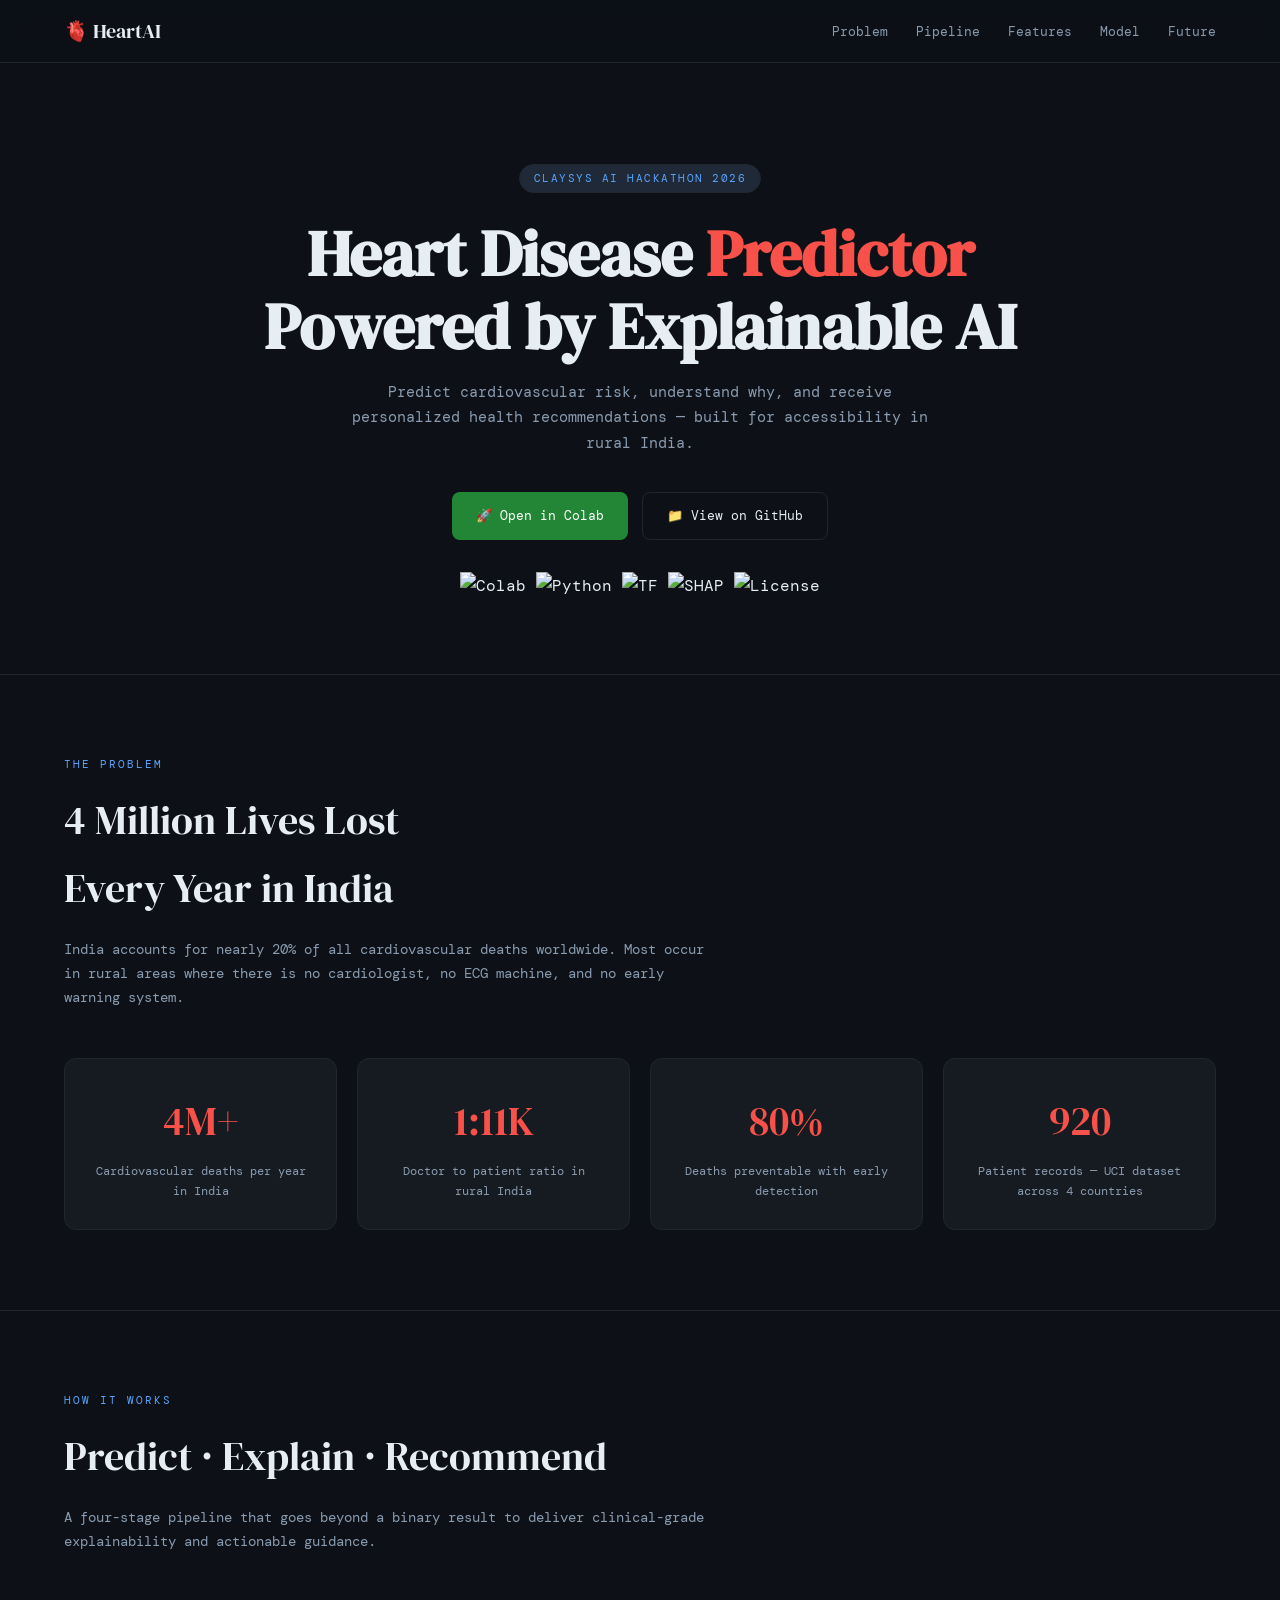
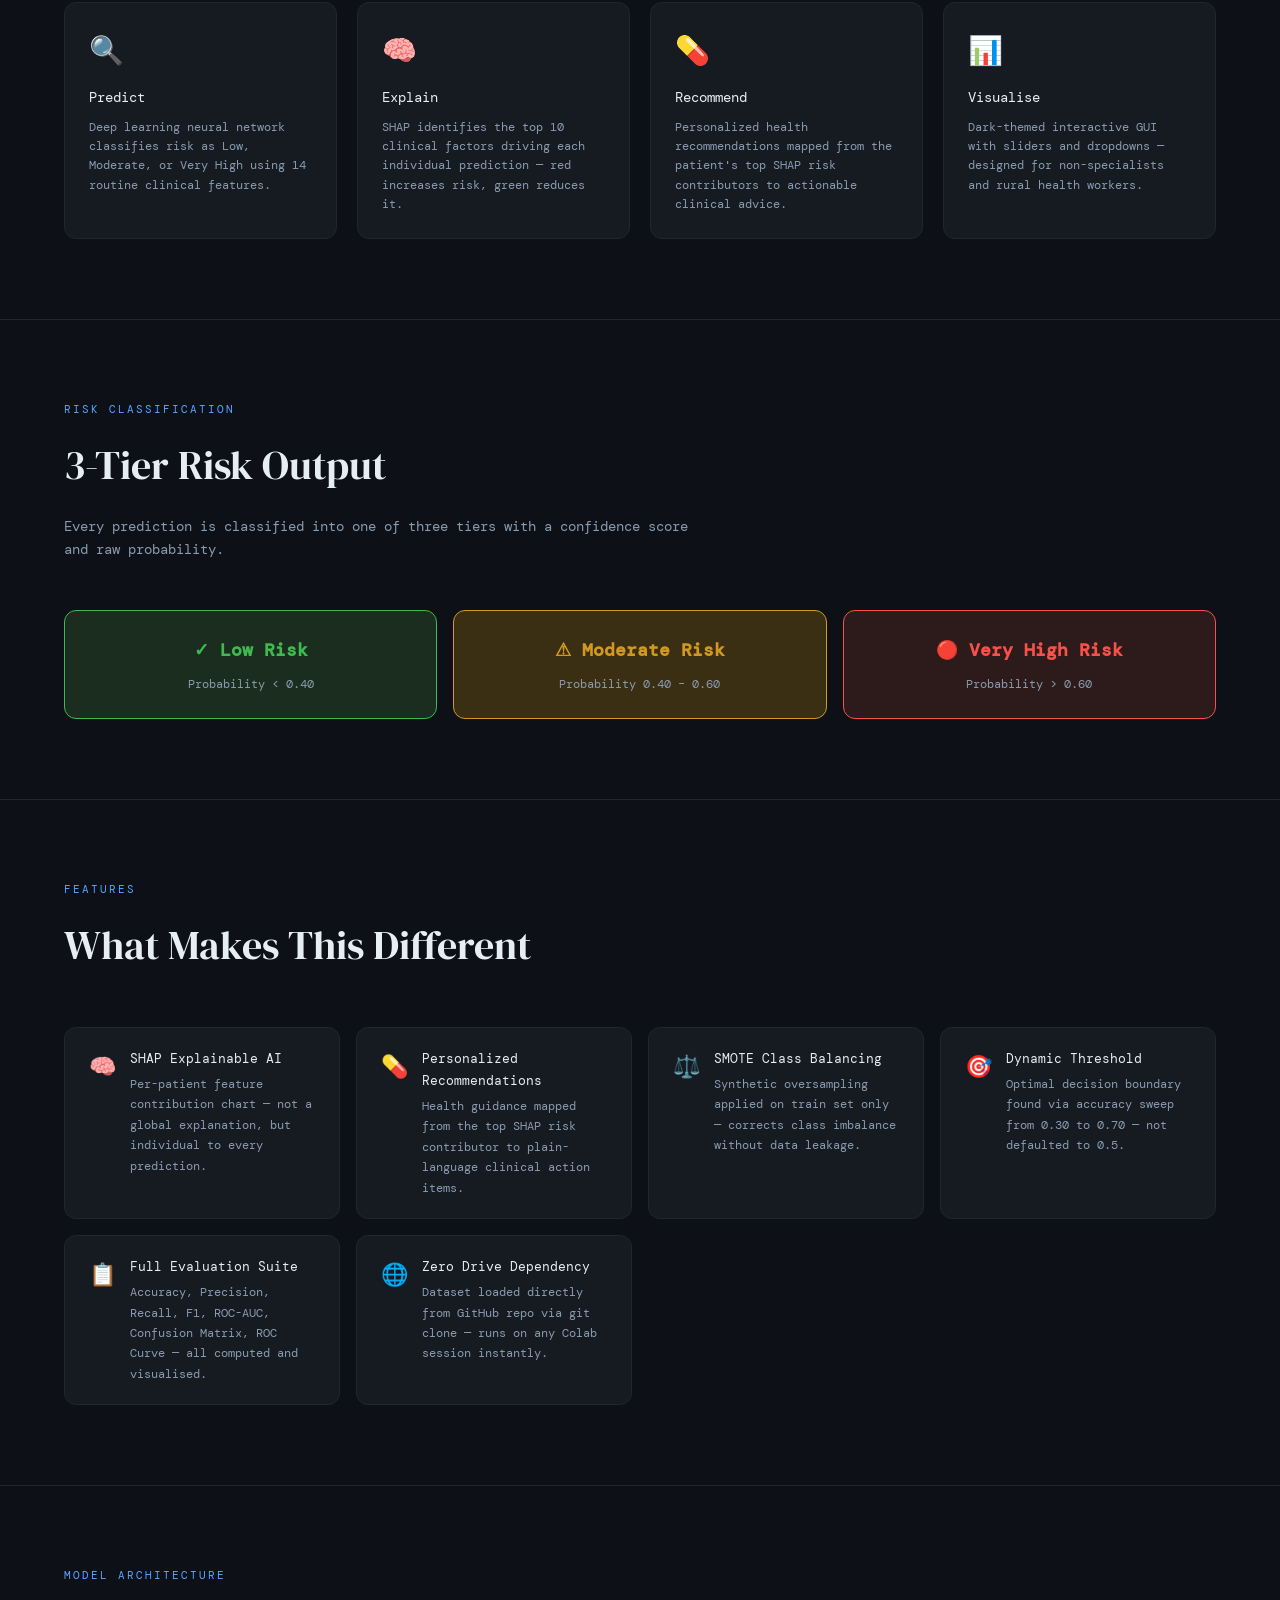
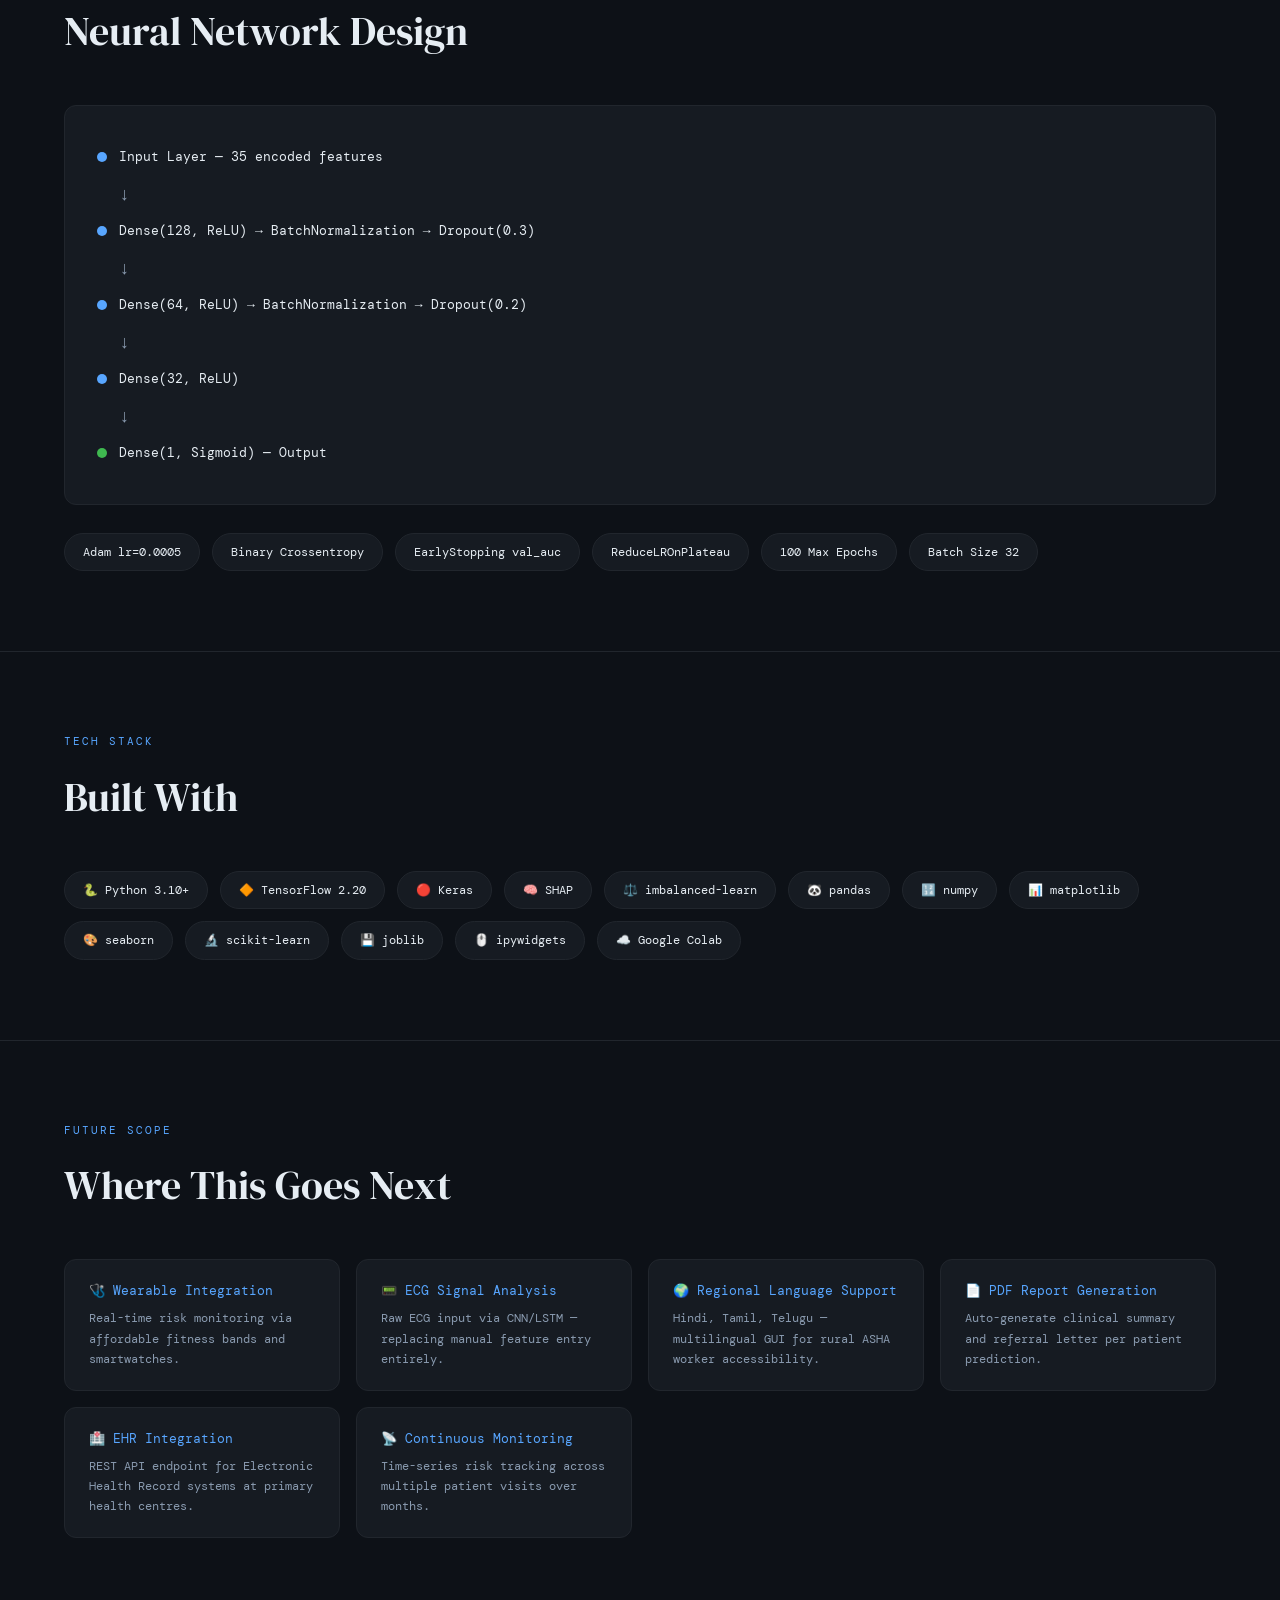
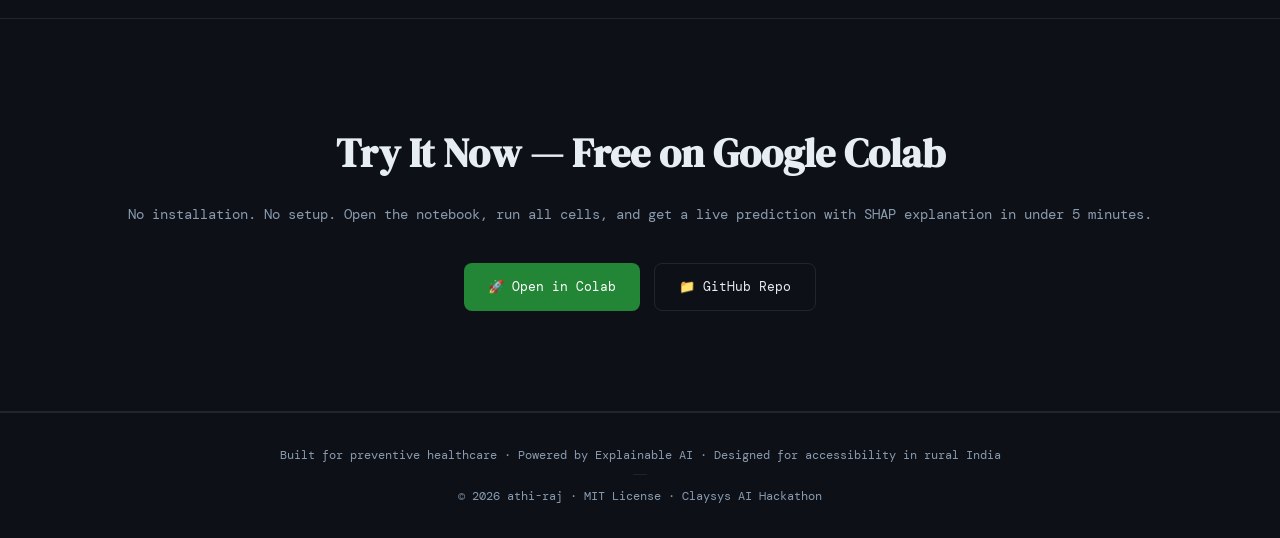
==== index.html @ 338fbbf2 "Add initial HTML structure" ====
<!DOCTYPE html>
<html lang="en">
<head>
  <meta charset="UTF-8" />
  <meta name="viewport" content="width=device-width, initial-scale=1.0"/>
  <title>Heart Disease Predictor — Explainable AI</title>
  <link href="https://fonts.googleapis.com/css2?family=DM+Serif+Display&family=DM+Mono:wght@400;500&display=swap" rel="stylesheet"/>
  <style>
    *, *::before, *::after { box-sizing: border-box; margin: 0; padding: 0; }

    :root {
      --bg       : #0d1117;
      --surface  : #161b22;
      --border   : #21262d;
      --text     : #e6edf3;
      --muted    : #8a9bb0;
      --green    : #3fb950;
      --red      : #f85149;
      --blue     : #58a6ff;
      --amber    : #d29922;
      --btn      : #238636;
    }

    html { scroll-behavior: smooth; }

    body {
      background: var(--bg);
      color: var(--text);
      font-family: 'DM Mono', monospace;
      line-height: 1.7;
    }

    /* ── NAV ── */
    nav {
      position: sticky; top: 0; z-index: 100;
      background: rgba(13,17,23,0.92);
      backdrop-filter: blur(10px);
      border-bottom: 1px solid var(--border);
      padding: 14px 5%;
      display: flex; align-items: center; justify-content: space-between;
    }
    .nav-logo { font-family: 'DM Serif Display', serif; font-size: 20px; color: var(--text); text-decoration: none; }
    .nav-links { display: flex; gap: 28px; list-style: none; }
    .nav-links a { color: var(--muted); text-decoration: none; font-size: 13px; transition: color .2s; }
    .nav-links a:hover { color: var(--text); }

    /* ── HERO ── */
    .hero {
      text-align: center;
      padding: 100px 5% 80px;
      border-bottom: 1px solid var(--border);
    }
    .hero-badge {
      display: inline-block;
      background: #1f2937;
      border: 1px solid var(--border);
      border-radius: 20px;
      padding: 4px 14px;
      font-size: 11px;
      color: var(--blue);
      letter-spacing: 1.5px;
      text-transform: uppercase;
      margin-bottom: 24px;
    }
    .hero h1 {
      font-family: 'DM Serif Display', serif;
      font-size: clamp(32px, 6vw, 64px);
      line-height: 1.15;
      margin-bottom: 16px;
    }
    .hero h1 span { color: var(--red); }
    .hero p {
      color: var(--muted);
      font-size: 15px;
      max-width: 620px;
      margin: 0 auto 36px;
    }
    .btn-group { display: flex; gap: 14px; justify-content: center; flex-wrap: wrap; }
    .btn {
      display: inline-flex; align-items: center; gap: 8px;
      padding: 12px 24px; border-radius: 8px;
      font-family: 'DM Mono', monospace; font-size: 13px;
      text-decoration: none; transition: opacity .2s;
      border: none; cursor: pointer;
    }
    .btn:hover { opacity: 0.85; }
    .btn-primary { background: var(--btn); color: #fff; }
    .btn-secondary { background: transparent; color: var(--text); border: 1px solid var(--border); }

    .badges { display: flex; gap: 10px; justify-content: center; flex-wrap: wrap; margin-top: 32px; }
    .badges img { height: 22px; }

    /* ── SECTIONS ── */
    section { padding: 80px 5%; border-bottom: 1px solid var(--border); }
    .section-label {
      font-size: 11px; color: var(--blue);
      text-transform: uppercase; letter-spacing: 2px;
      margin-bottom: 12px;
    }
    .section-title {
      font-family: 'DM Serif Display', serif;
      font-size: clamp(24px, 4vw, 40px);
      margin-bottom: 16px;
    }
    .section-desc { color: var(--muted); font-size: 14px; max-width: 640px; }

    /* ── STATS ── */
    .stats { display: grid; grid-template-columns: repeat(auto-fit, minmax(180px, 1fr)); gap: 20px; margin-top: 48px; }
    .stat-card {
      background: var(--surface); border: 1px solid var(--border);
      border-radius: 12px; padding: 28px 24px; text-align: center;
    }
    .stat-number { font-family: 'DM Serif Display', serif; font-size: 40px; color: var(--red); }
    .stat-label  { color: var(--muted); font-size: 12px; margin-top: 6px; }

    /* ── PIPELINE ── */
    .pipeline { display: grid; grid-template-columns: repeat(auto-fit, minmax(220px, 1fr)); gap: 20px; margin-top: 48px; }
    .pipeline-card {
      background: var(--surface); border: 1px solid var(--border);
      border-radius: 12px; padding: 24px;
    }
    .pipeline-icon { font-size: 28px; margin-bottom: 12px; }
    .pipeline-title { font-size: 14px; color: var(--text); margin-bottom: 8px; }
    .pipeline-desc  { font-size: 12px; color: var(--muted); line-height: 1.6; }

    /* ── FEATURES ── */
    .features { display: grid; grid-template-columns: repeat(auto-fit, minmax(260px, 1fr)); gap: 16px; margin-top: 48px; }
    .feature-card {
      background: var(--surface); border: 1px solid var(--border);
      border-radius: 12px; padding: 20px 24px;
      display: flex; align-items: flex-start; gap: 14px;
    }
    .feature-icon { font-size: 22px; flex-shrink: 0; }
    .feature-title { font-size: 13px; color: var(--text); margin-bottom: 4px; }
    .feature-desc  { font-size: 12px; color: var(--muted); }

    /* ── RISK TIERS ── */
    .risk-tiers { display: grid; grid-template-columns: repeat(auto-fit, minmax(200px, 1fr)); gap: 16px; margin-top: 48px; }
    .risk-card { border-radius: 12px; padding: 24px; text-align: center; }
    .risk-low     { background: #1b2d1e; border: 1px solid var(--green); }
    .risk-moderate{ background: #3a2f12; border: 1px solid var(--amber); }
    .risk-high    { background: #2d1b1b; border: 1px solid var(--red);   }
    .risk-label   { font-size: 18px; font-weight: 600; margin-bottom: 8px; }
    .risk-low      .risk-label { color: var(--green); }
    .risk-moderate .risk-label { color: var(--amber); }
    .risk-high     .risk-label { color: var(--red);   }
    .risk-range   { font-size: 12px; color: var(--muted); }

    /* ── MODEL ARCH ── */
    .arch-box {
      background: var(--surface); border: 1px solid var(--border);
      border-radius: 12px; padding: 32px;
      font-size: 13px; line-height: 2;
      margin-top: 40px;
    }
    .arch-layer { display: flex; align-items: center; gap: 12px; margin: 6px 0; }
    .arch-dot { width: 10px; height: 10px; border-radius: 50%; flex-shrink: 0; }
    .dot-blue  { background: var(--blue); }
    .dot-green { background: var(--green); }
    .dot-red   { background: var(--red); }
    .arch-arrow { color: var(--muted); font-size: 18px; margin-left: 22px; }

    /* ── TECH STACK ── */
    .stack { display: flex; flex-wrap: wrap; gap: 12px; margin-top: 40px; }
    .stack-pill {
      background: var(--surface); border: 1px solid var(--border);
      border-radius: 20px; padding: 8px 18px;
      font-size: 12px; color: var(--text);
    }

    /* ── FUTURE ── */
    .future-grid { display: grid; grid-template-columns: repeat(auto-fit, minmax(240px, 1fr)); gap: 16px; margin-top: 40px; }
    .future-card {
      background: var(--surface); border: 1px solid var(--border);
      border-radius: 12px; padding: 20px 24px;
    }
    .future-title { font-size: 13px; color: var(--blue); margin-bottom: 6px; }
    .future-desc  { font-size: 12px; color: var(--muted); }

    /* ── CTA ── */
    .cta {
      text-align: center; padding: 100px 5%;
    }
    .cta h2 { font-family: 'DM Serif Display', serif; font-size: clamp(24px, 4vw, 40px); margin-bottom: 16px; }
    .cta p  { color: var(--muted); font-size: 14px; margin-bottom: 36px; }

    /* ── FOOTER ── */
    footer {
      text-align: center; padding: 32px 5%;
      border-top: 1px solid var(--border);
      color: var(--muted); font-size: 12px;
    }

    @media (max-width: 600px) {
      .nav-links { display: none; }
    }
  </style>
</head>
<body>

<!-- NAV -->
<nav>
  <a class="nav-logo" href="#">🫀 HeartAI</a>
  <ul class="nav-links">
    <li><a href="#problem">Problem</a></li>
    <li><a href="#pipeline">Pipeline</a></li>
    <li><a href="#features">Features</a></li>
    <li><a href="#model">Model</a></li>
    <li><a href="#future">Future</a></li>
  </ul>
</nav>

<!-- HERO -->
<section class="hero">
  <div class="hero-badge">Claysys AI Hackathon 2026</div>
  <h1>Heart Disease <span>Predictor</span><br/>Powered by Explainable AI</h1>
  <p>Predict cardiovascular risk, understand why, and receive personalized health recommendations — built for accessibility in rural India.</p>
  <div class="btn-group">
    <a class="btn btn-primary" href="https://colab.research.google.com/drive/1h-ywzkRNOZDsp1NOk18sucCMg7qDIYsX?usp=sharing" target="_blank">
      🚀 Open in Colab
    </a>
    <a class="btn btn-secondary" href="https://github.com/athi-raj/Heart-Disease-Predictor" target="_blank">
      📁 View on GitHub
    </a>
  </div>
  <div class="badges">
    <img src="https://colab.research.google.com/assets/colab-badge.svg" alt="Colab"/>
    <img src="https://img.shields.io/badge/Python-3.10+-3776AB?logo=python&logoColor=white" alt="Python"/>
    <img src="https://img.shields.io/badge/TensorFlow-2.20-FF6F00?logo=tensorflow&logoColor=white" alt="TF"/>
    <img src="https://img.shields.io/badge/SHAP-Explainable%20AI-FF6B6B" alt="SHAP"/>
    <img src="https://img.shields.io/badge/License-MIT-brightgreen" alt="License"/>
  </div>
</section>

<!-- PROBLEM -->
<section id="problem">
  <div class="section-label">The Problem</div>
  <div class="section-title">4 Million Lives Lost<br/>Every Year in India</div>
  <p class="section-desc">India accounts for nearly 20% of all cardiovascular deaths worldwide. Most occur in rural areas where there is no cardiologist, no ECG machine, and no early warning system.</p>
  <div class="stats">
    <div class="stat-card">
      <div class="stat-number">4M+</div>
      <div class="stat-label">Cardiovascular deaths per year in India</div>
    </div>
    <div class="stat-card">
      <div class="stat-number">1:11K</div>
      <div class="stat-label">Doctor to patient ratio in rural India</div>
    </div>
    <div class="stat-card">
      <div class="stat-number">80%</div>
      <div class="stat-label">Deaths preventable with early detection</div>
    </div>
    <div class="stat-card">
      <div class="stat-number">920</div>
      <div class="stat-label">Patient records — UCI dataset across 4 countries</div>
    </div>
  </div>
</section>

<!-- PIPELINE -->
<section id="pipeline">
  <div class="section-label">How It Works</div>
  <div class="section-title">Predict · Explain · Recommend</div>
  <p class="section-desc">A four-stage pipeline that goes beyond a binary result to deliver clinical-grade explainability and actionable guidance.</p>
  <div class="pipeline">
    <div class="pipeline-card">
      <div class="pipeline-icon">🔍</div>
      <div class="pipeline-title">Predict</div>
      <div class="pipeline-desc">Deep learning neural network classifies risk as Low, Moderate, or Very High using 14 routine clinical features.</div>
    </div>
    <div class="pipeline-card">
      <div class="pipeline-icon">🧠</div>
      <div class="pipeline-title">Explain</div>
      <div class="pipeline-desc">SHAP identifies the top 10 clinical factors driving each individual prediction — red increases risk, green reduces it.</div>
    </div>
    <div class="pipeline-card">
      <div class="pipeline-icon">💊</div>
      <div class="pipeline-title">Recommend</div>
      <div class="pipeline-desc">Personalized health recommendations mapped from the patient's top SHAP risk contributors to actionable clinical advice.</div>
    </div>
    <div class="pipeline-card">
      <div class="pipeline-icon">📊</div>
      <div class="pipeline-title">Visualise</div>
      <div class="pipeline-desc">Dark-themed interactive GUI with sliders and dropdowns — designed for non-specialists and rural health workers.</div>
    </div>
  </div>
</section>

<!-- RISK TIERS -->
<section>
  <div class="section-label">Risk Classification</div>
  <div class="section-title">3-Tier Risk Output</div>
  <p class="section-desc">Every prediction is classified into one of three tiers with a confidence score and raw probability.</p>
  <div class="risk-tiers">
    <div class="risk-card risk-low">
      <div class="risk-label">✓ Low Risk</div>
      <div class="risk-range">Probability &lt; 0.40</div>
    </div>
    <div class="risk-card risk-moderate">
      <div class="risk-label">⚠ Moderate Risk</div>
      <div class="risk-range">Probability 0.40 – 0.60</div>
    </div>
    <div class="risk-card risk-high">
      <div class="risk-label">🔴 Very High Risk</div>
      <div class="risk-range">Probability &gt; 0.60</div>
    </div>
  </div>
</section>

<!-- FEATURES -->
<section id="features">
  <div class="section-label">Features</div>
  <div class="section-title">What Makes This Different</div>
  <div class="features">
    <div class="feature-card">
      <div class="feature-icon">🧠</div>
      <div>
        <div class="feature-title">SHAP Explainable AI</div>
        <div class="feature-desc">Per-patient feature contribution chart — not a global explanation, but individual to every prediction.</div>
      </div>
    </div>
    <div class="feature-card">
      <div class="feature-icon">💊</div>
      <div>
        <div class="feature-title">Personalized Recommendations</div>
        <div class="feature-desc">Health guidance mapped from the top SHAP risk contributor to plain-language clinical action items.</div>
      </div>
    </div>
    <div class="feature-card">
      <div class="feature-icon">⚖️</div>
      <div>
        <div class="feature-title">SMOTE Class Balancing</div>
        <div class="feature-desc">Synthetic oversampling applied on train set only — corrects class imbalance without data leakage.</div>
      </div>
    </div>
    <div class="feature-card">
      <div class="feature-icon">🎯</div>
      <div>
        <div class="feature-title">Dynamic Threshold</div>
        <div class="feature-desc">Optimal decision boundary found via accuracy sweep from 0.30 to 0.70 — not defaulted to 0.5.</div>
      </div>
    </div>
    <div class="feature-card">
      <div class="feature-icon">📋</div>
      <div>
        <div class="feature-title">Full Evaluation Suite</div>
        <div class="feature-desc">Accuracy, Precision, Recall, F1, ROC-AUC, Confusion Matrix, ROC Curve — all computed and visualised.</div>
      </div>
    </div>
    <div class="feature-card">
      <div class="feature-icon">🌐</div>
      <div>
        <div class="feature-title">Zero Drive Dependency</div>
        <div class="feature-desc">Dataset loaded directly from GitHub repo via git clone — runs on any Colab session instantly.</div>
      </div>
    </div>
  </div>
</section>

<!-- MODEL -->
<section id="model">
  <div class="section-label">Model Architecture</div>
  <div class="section-title">Neural Network Design</div>
  <div class="arch-box">
    <div class="arch-layer"><span class="arch-dot dot-blue"></span> Input Layer — 35 encoded features</div>
    <div class="arch-arrow">↓</div>
    <div class="arch-layer"><span class="arch-dot dot-blue"></span> Dense(128, ReLU) → BatchNormalization → Dropout(0.3)</div>
    <div class="arch-arrow">↓</div>
    <div class="arch-layer"><span class="arch-dot dot-blue"></span> Dense(64, ReLU) → BatchNormalization → Dropout(0.2)</div>
    <div class="arch-arrow">↓</div>
    <div class="arch-layer"><span class="arch-dot dot-blue"></span> Dense(32, ReLU)</div>
    <div class="arch-arrow">↓</div>
    <div class="arch-layer"><span class="arch-dot dot-green"></span> Dense(1, Sigmoid) — Output</div>
  </div>
  <div class="stack" style="margin-top:28px;">
    <div class="stack-pill">Adam lr=0.0005</div>
    <div class="stack-pill">Binary Crossentropy</div>
    <div class="stack-pill">EarlyStopping val_auc</div>
    <div class="stack-pill">ReduceLROnPlateau</div>
    <div class="stack-pill">100 Max Epochs</div>
    <div class="stack-pill">Batch Size 32</div>
  </div>
</section>

<!-- TECH STACK -->
<section>
  <div class="section-label">Tech Stack</div>
  <div class="section-title">Built With</div>
  <div class="stack">
    <div class="stack-pill">🐍 Python 3.10+</div>
    <div class="stack-pill">🔶 TensorFlow 2.20</div>
    <div class="stack-pill">🔴 Keras</div>
    <div class="stack-pill">🧠 SHAP</div>
    <div class="stack-pill">⚖️ imbalanced-learn</div>
    <div class="stack-pill">🐼 pandas</div>
    <div class="stack-pill">🔢 numpy</div>
    <div class="stack-pill">📊 matplotlib</div>
    <div class="stack-pill">🎨 seaborn</div>
    <div class="stack-pill">🔬 scikit-learn</div>
    <div class="stack-pill">💾 joblib</div>
    <div class="stack-pill">🖱️ ipywidgets</div>
    <div class="stack-pill">☁️ Google Colab</div>
  </div>
</section>

<!-- FUTURE -->
<section id="future">
  <div class="section-label">Future Scope</div>
  <div class="section-title">Where This Goes Next</div>
  <div class="future-grid">
    <div class="future-card">
      <div class="future-title">🩺 Wearable Integration</div>
      <div class="future-desc">Real-time risk monitoring via affordable fitness bands and smartwatches.</div>
    </div>
    <div class="future-card">
      <div class="future-title">📟 ECG Signal Analysis</div>
      <div class="future-desc">Raw ECG input via CNN/LSTM — replacing manual feature entry entirely.</div>
    </div>
    <div class="future-card">
      <div class="future-title">🌍 Regional Language Support</div>
      <div class="future-desc">Hindi, Tamil, Telugu — multilingual GUI for rural ASHA worker accessibility.</div>
    </div>
    <div class="future-card">
      <div class="future-title">📄 PDF Report Generation</div>
      <div class="future-desc">Auto-generate clinical summary and referral letter per patient prediction.</div>
    </div>
    <div class="future-card">
      <div class="future-title">🏥 EHR Integration</div>
      <div class="future-desc">REST API endpoint for Electronic Health Record systems at primary health centres.</div>
    </div>
    <div class="future-card">
      <div class="future-title">📡 Continuous Monitoring</div>
      <div class="future-desc">Time-series risk tracking across multiple patient visits over months.</div>
    </div>
  </div>
</section>

<!-- CTA -->
<section class="cta">
  <h2>Try It Now — Free on Google Colab</h2>
  <p>No installation. No setup. Open the notebook, run all cells, and get a live prediction with SHAP explanation in under 5 minutes.</p>
  <div class="btn-group">
    <a class="btn btn-primary" href="https://colab.research.google.com/drive/1h-ywzkRNOZDsp1NOk18sucCMg7qDIYsX?usp=sharing" target="_blank">
      🚀 Open in Colab
    </a>
    <a class="btn btn-secondary" href="https://github.com/athi-raj/Heart-Disease-Predictor" target="_blank">
      📁 GitHub Repo
    </a>
  </div>
</section>

<!-- FOOTER -->
<footer>
  Built for preventive healthcare · Powered by Explainable AI · Designed for accessibility in rural India<br/>
  <span style="color: var(--border);">——</span><br/>
  © 2026 athi-raj · MIT License · Claysys AI Hackathon
</footer>

</body>
</html>
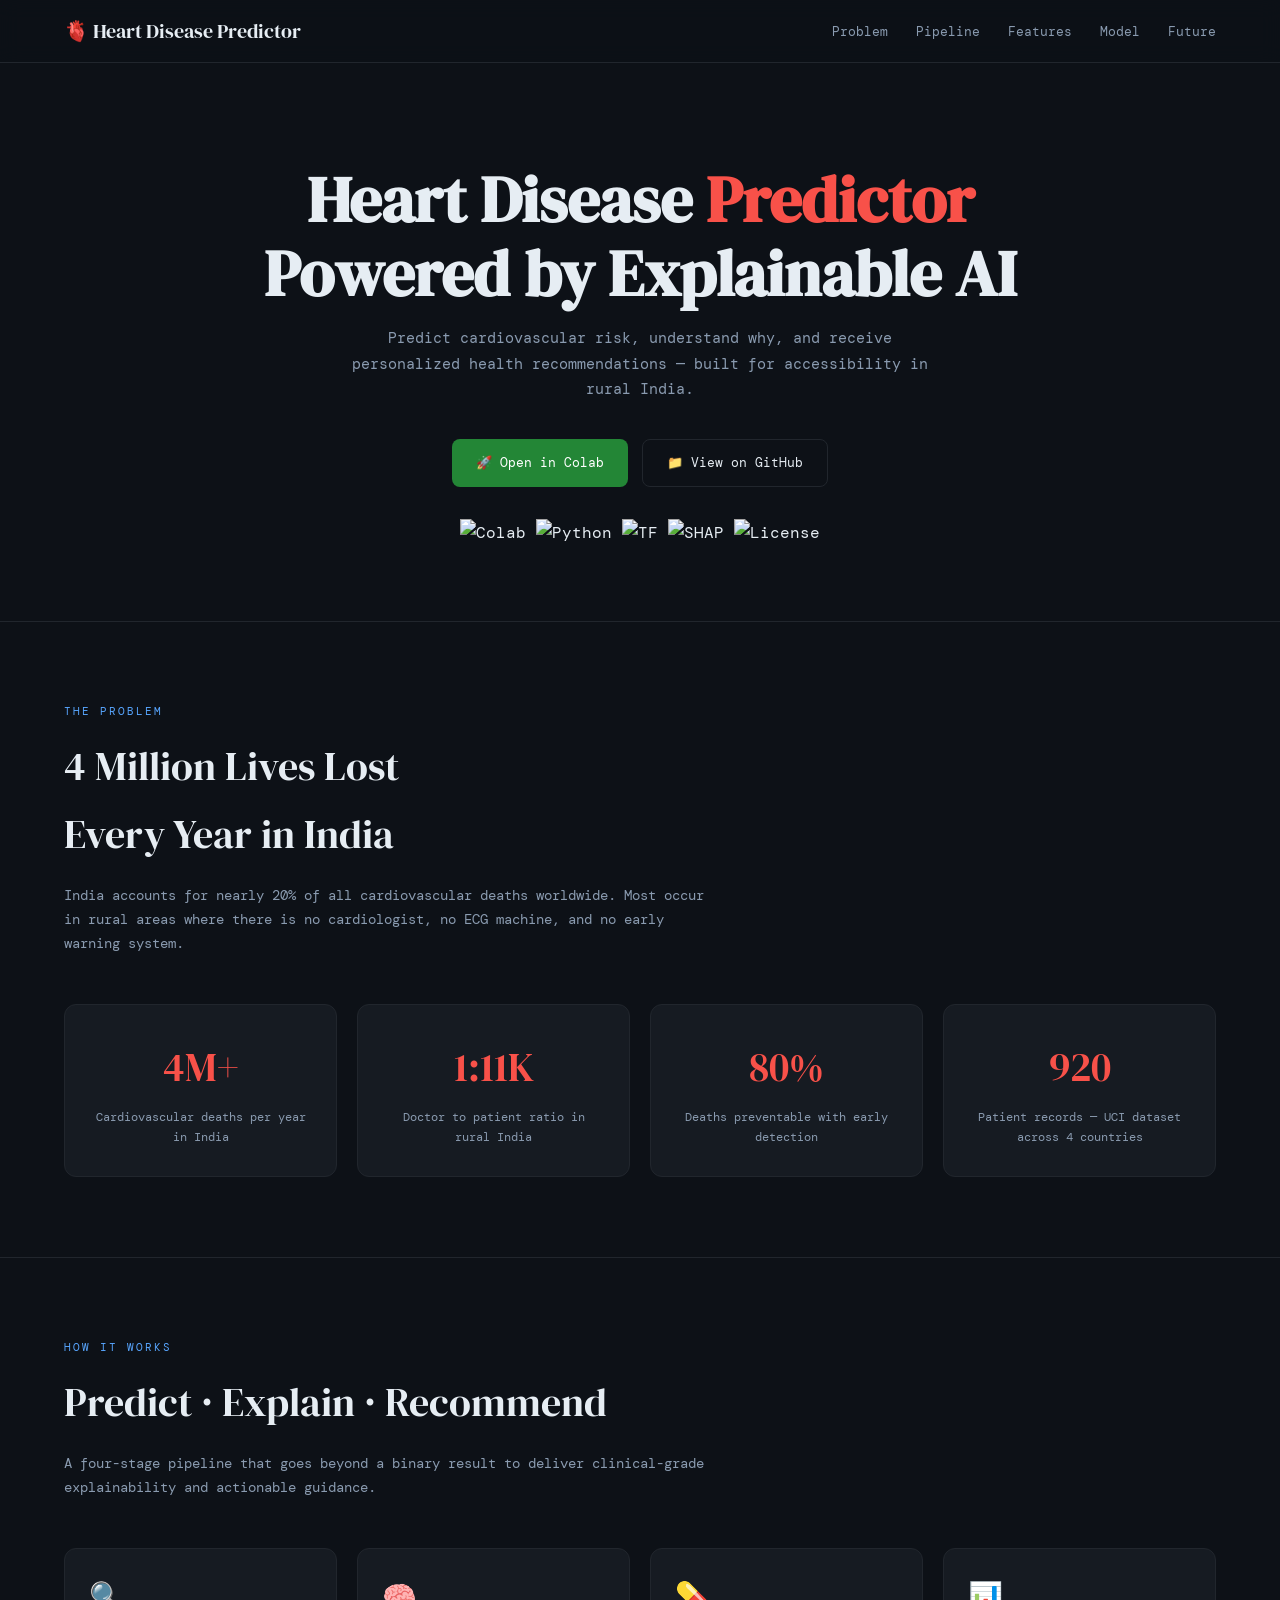
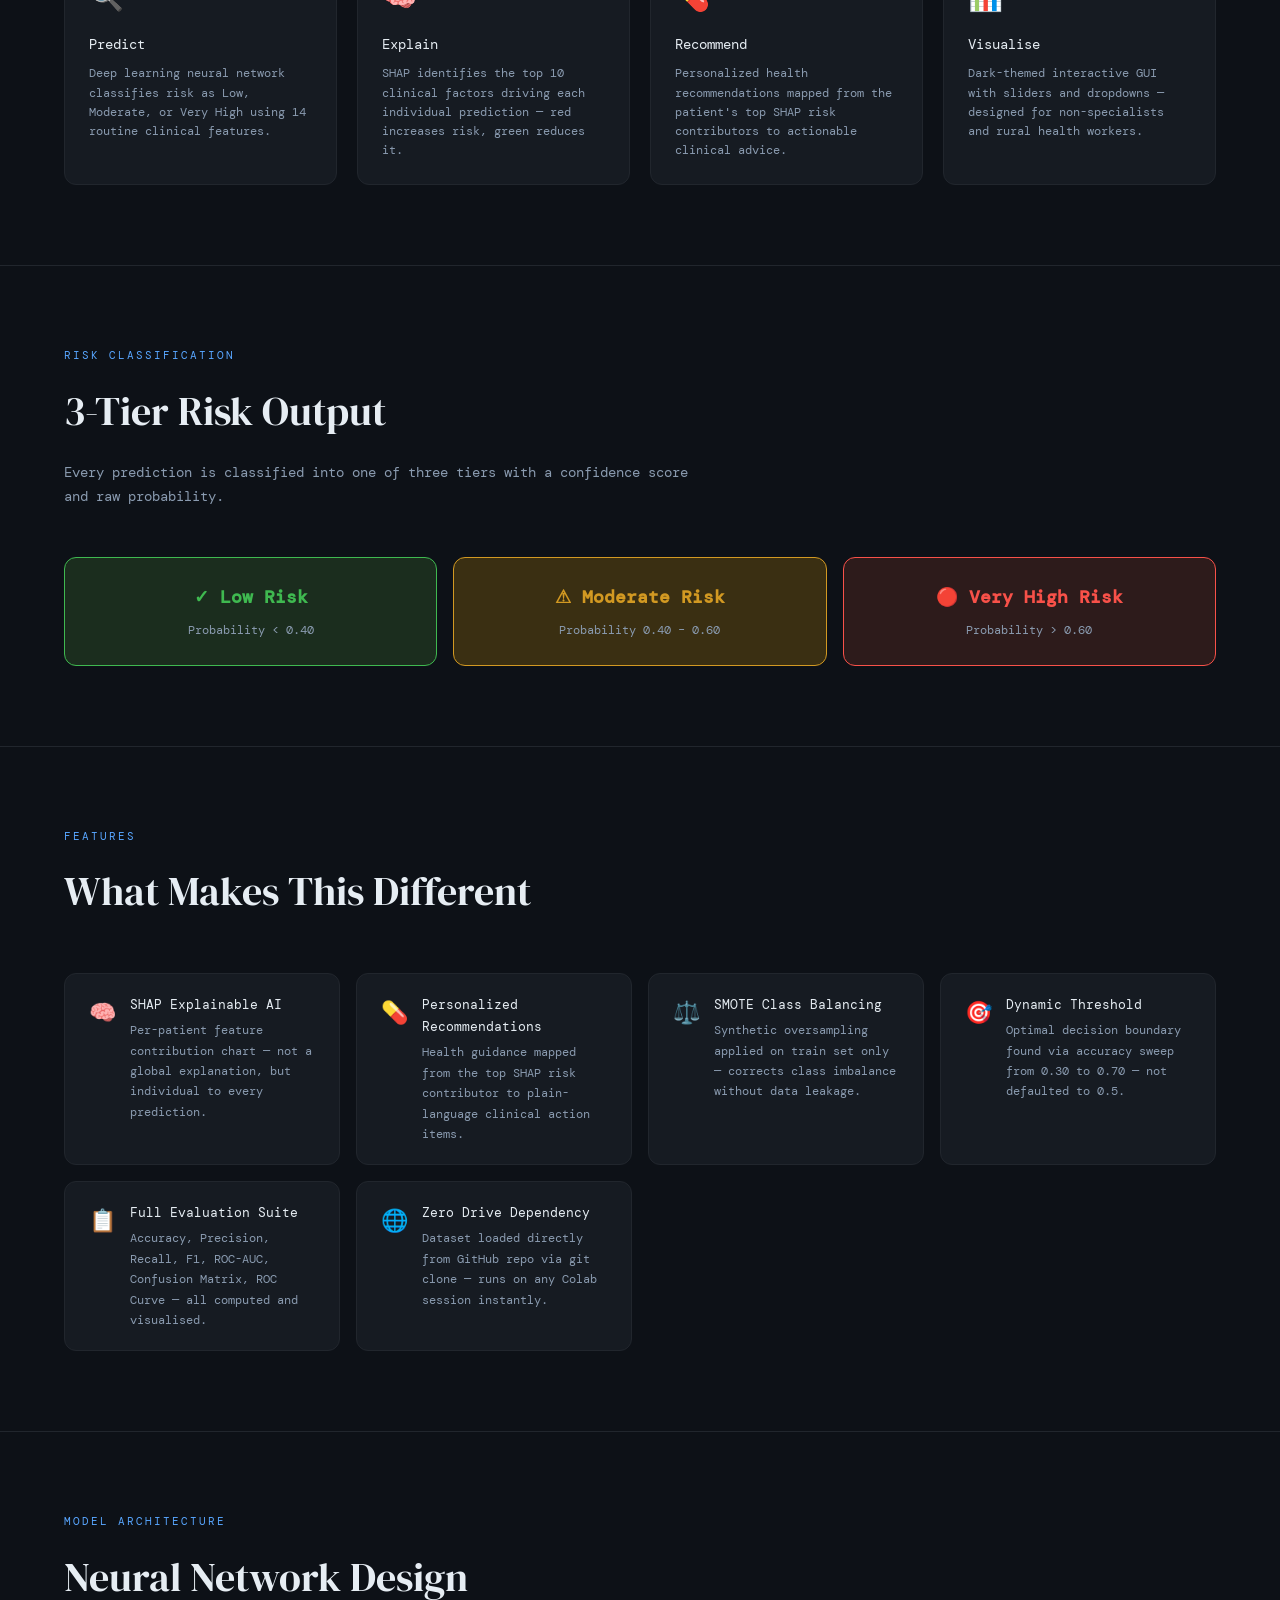
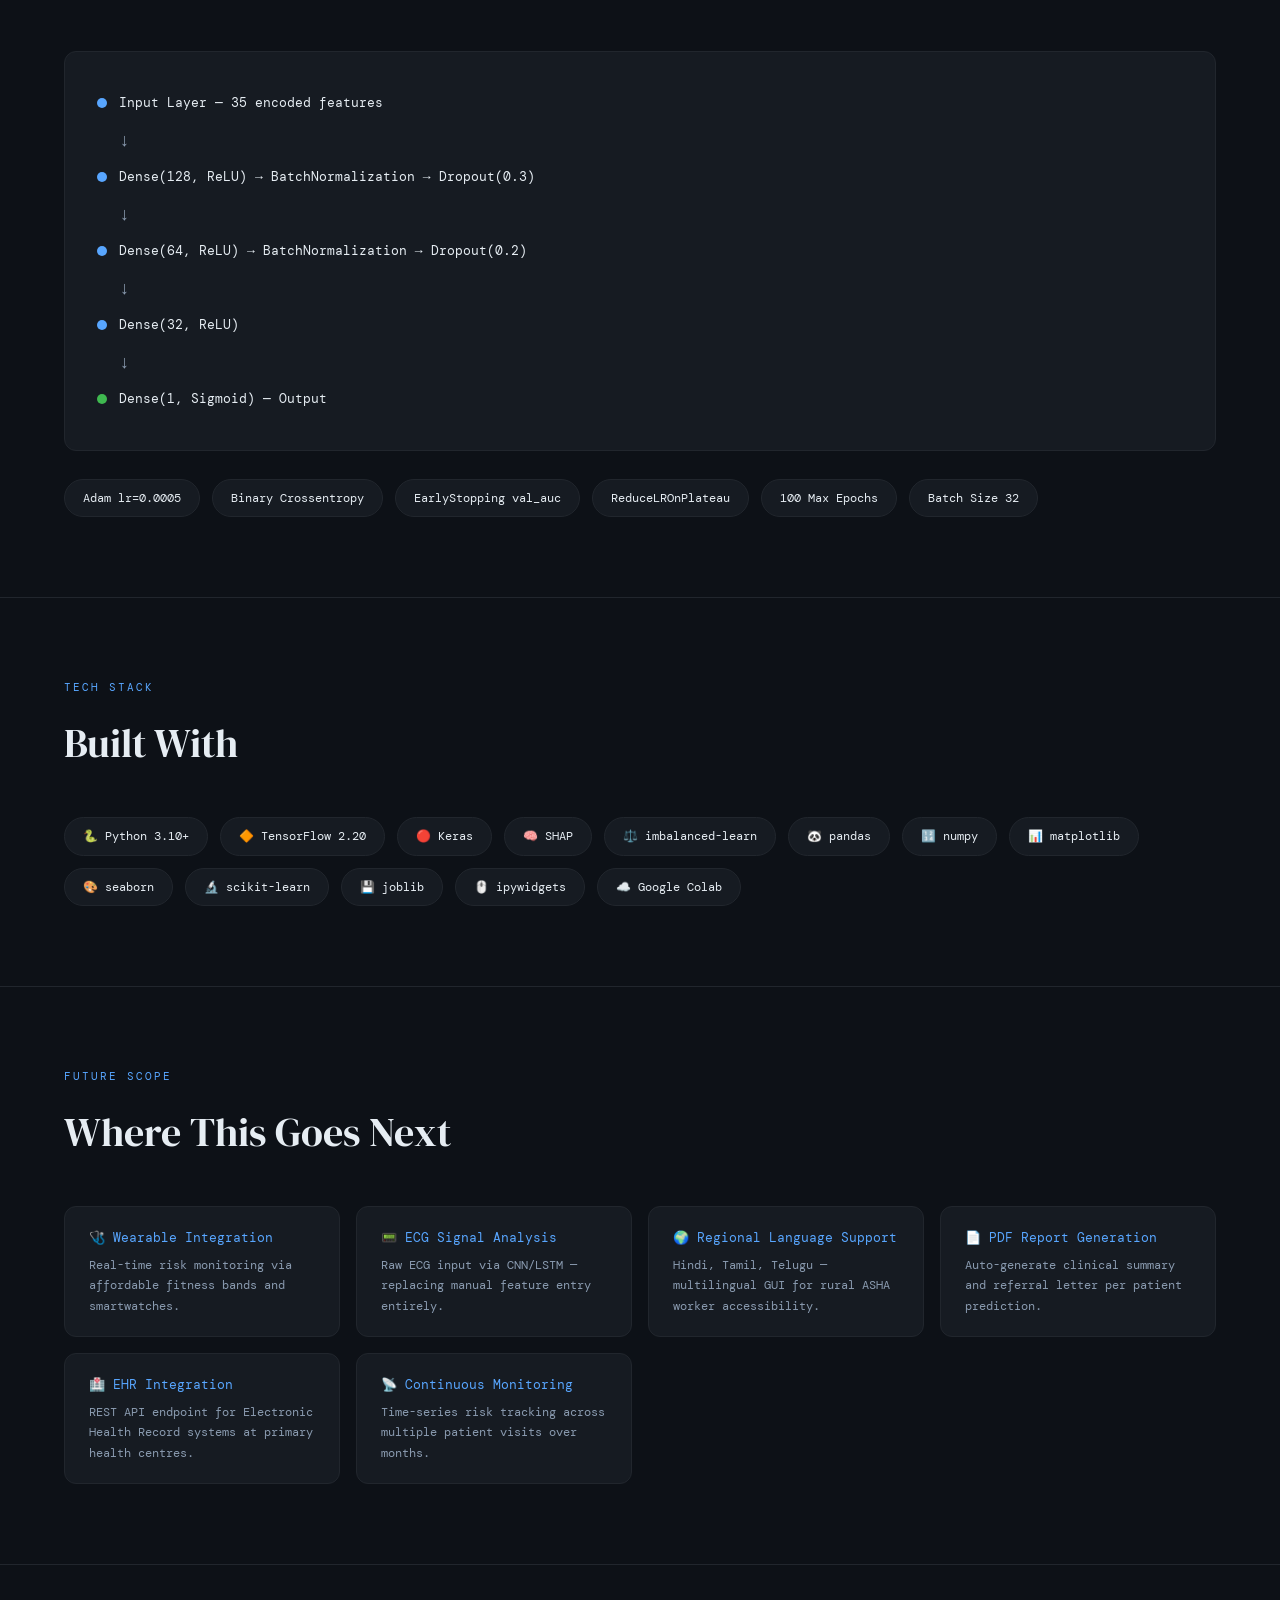
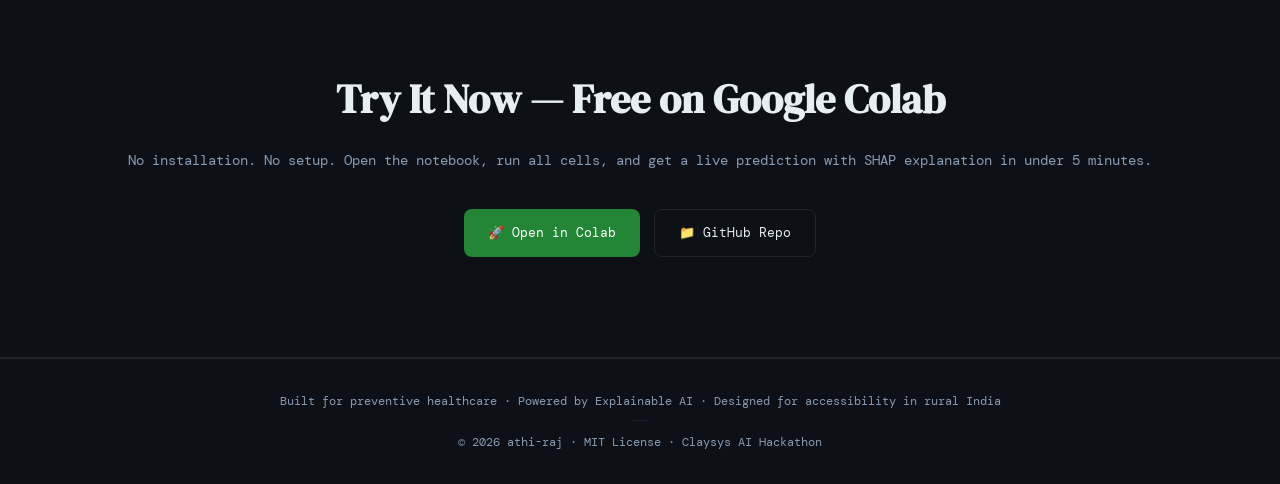
==== commit f5524762: "Update navigation" ====
--- a/index.html
+++ b/index.html
@@ -200,7 +200,7 @@
 
 <!-- NAV -->
 <nav>
-  <a class="nav-logo" href="#">🫀 HeartAI</a>
+  <a class="nav-logo" href="#">🫀 Heart Disease Predictor</a>
   <ul class="nav-links">
     <li><a href="#problem">Problem</a></li>
     <li><a href="#pipeline">Pipeline</a></li>
@@ -212,7 +212,7 @@
 
 <!-- HERO -->
 <section class="hero">
-  <div class="hero-badge">Claysys AI Hackathon 2026</div>
+ 
   <h1>Heart Disease <span>Predictor</span><br/>Powered by Explainable AI</h1>
   <p>Predict cardiovascular risk, understand why, and receive personalized health recommendations — built for accessibility in rural India.</p>
   <div class="btn-group">
